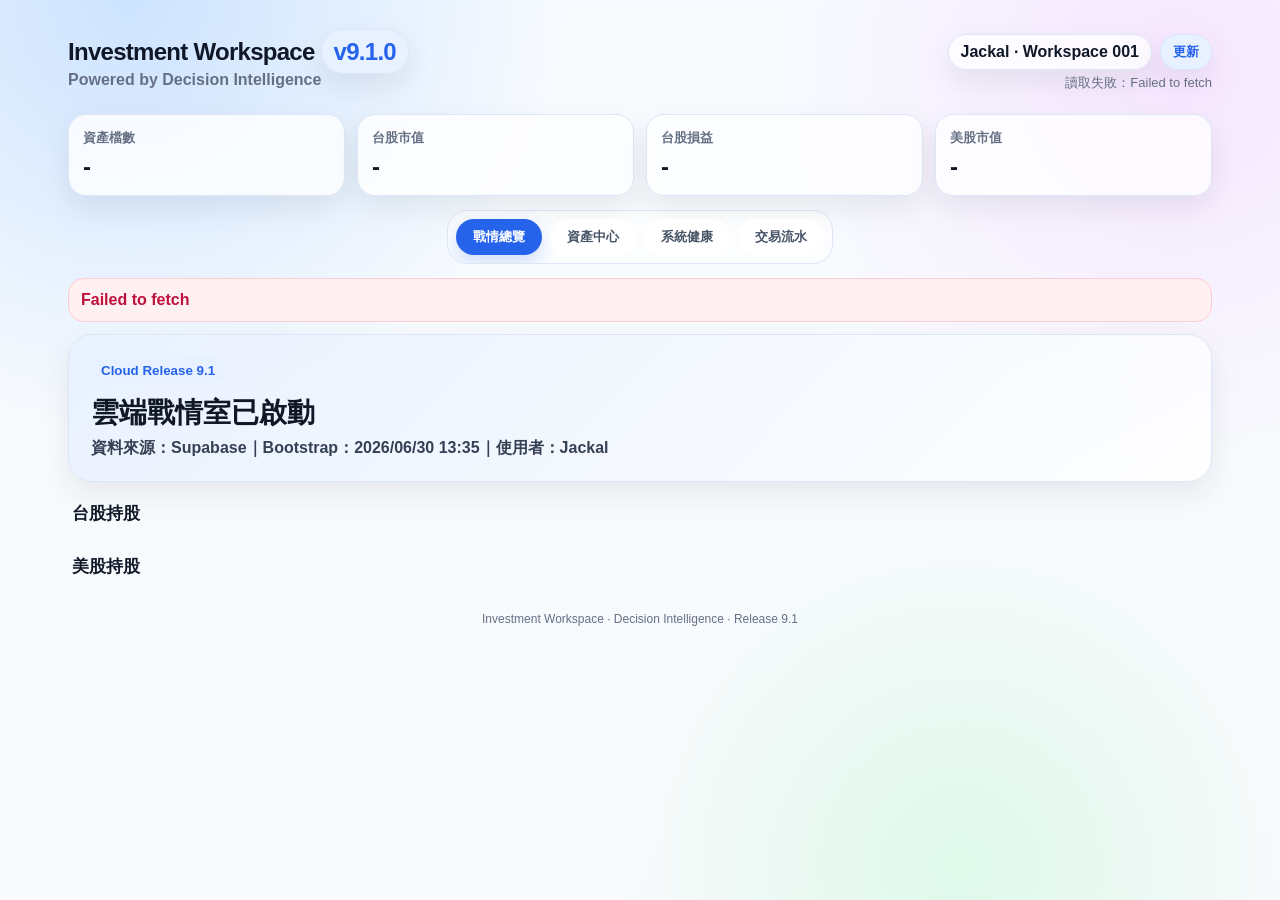
==== index.html @ a4e07da6 "Add files via upload Release 9.1 Cloud Bootstrap" ====
<!doctype html><html lang="zh-Hant"><head><meta charset="utf-8"/><meta name="viewport" content="width=device-width, initial-scale=1"/><title>Investment Workspace</title><link rel="stylesheet" href="./packages/ui/styles.css"/></head><body><main class="shell"><header class="header"><div class="brand"><h1><span id="productName">Investment Workspace</span> <span id="version" class="badge blue">v9.1</span></h1><p id="productSub">Powered by Decision Intelligence</p></div><div><div class="badges"><span class="badge" id="workspace">Jackal · Workspace 001</span><button class="badge blue" onclick="location.reload()">更新</button></div><div id="status" class="status">讀取中…</div></div></header><section class="kpis"><div class="kpi"><small>資產檔數</small><b id="kpiAssetCount">-</b></div><div class="kpi"><small>台股市值</small><b id="kpiTwValue">-</b></div><div class="kpi"><small>台股損益</small><b id="kpiTwPnl">-</b></div><div class="kpi"><small>美股市值</small><b id="kpiUsValue">-</b></div></section><nav class="tabs"><button class="active" data-tab="overview">戰情總覽</button><button data-tab="assets">資產中心</button><button data-tab="health">系統健康</button><button data-tab="transactions">交易流水</button></nav><div id="errorBox" class="error"></div><section id="overview" class="panel active"><div class="hero"><small>Cloud Release 9.1</small><h2>雲端戰情室已啟動</h2><p>資料來源：Supabase｜Bootstrap：2026/06/30 13:35｜使用者：Jackal</p></div><h3 class="section-title">台股持股</h3><div id="twAssets" class="asset-grid"></div><h3 class="section-title">美股持股</h3><div id="usAssets" class="asset-grid"></div></section><section id="assets" class="panel"><div class="hero"><small>Assets</small><h2>資產中心</h2><p>Opening Positions 由券商 App 截圖建立，作為 Supabase Day 0 基準。</p></div><h3 class="section-title">台股</h3><div id="twAssetsMirror" class="asset-grid"></div><h3 class="section-title">美股</h3><div id="usAssetsMirror" class="asset-grid"></div></section><section id="health" class="panel"><div class="hero"><small>Health</small><h2>系統健康檢查</h2><p>確認 Cloud / Workspace / Bootstrap / Web / Chrome 狀態。</p></div><div id="healthRows"></div></section><section id="transactions" class="panel"><div class="hero"><small>Ledger</small><h2>交易流水</h2><p>之後所有交易都會新增到 Supabase Transaction，不直接改持股。</p></div><div id="txRows"></div></section><footer class="footer">Investment Workspace · Decision Intelligence · Release 9.1</footer></main><script src="./packages/api/config.js"></script><script src="./packages/api/supabaseClient.js"></script><script src="./packages/core/core.js"></script><script src="./packages/ui/ui.js"></script><script>window.IW_UI.boot();</script></body></html>
---- packages/ui/styles.css ----
:root{--bg:#f7fbff;--panel:#ffffffcc;--text:#101828;--muted:#667085;--blue:#2563eb;--blue-soft:#e8f1ff;--green:#059669;--red:#e11d48;--line:#dbe7f6;--shadow:0 12px 30px rgba(15,23,42,.08)}
*{box-sizing:border-box}body{margin:0;font-family:-apple-system,BlinkMacSystemFont,"Segoe UI","Noto Sans TC",Arial,sans-serif;color:var(--text);background:radial-gradient(circle at 10% 0%,rgba(191,219,254,.75),transparent 30%),radial-gradient(circle at 92% 8%,rgba(245,208,254,.48),transparent 28%),radial-gradient(circle at 75% 96%,rgba(187,247,208,.42),transparent 26%),linear-gradient(180deg,#f7fbff 0%,#f8fafc 100%);min-height:100vh}
.shell{max-width:1180px;margin:0 auto;padding:18px}.header{display:flex;justify-content:space-between;gap:16px;align-items:center;padding:16px 0 14px}.brand h1{font-size:24px;margin:0;letter-spacing:-.03em}.brand p{margin:5px 0 0;color:var(--muted);font-weight:700}.badges{display:flex;gap:8px;align-items:center;flex-wrap:wrap;justify-content:flex-end}.badge{background:var(--panel);border:1px solid var(--line);border-radius:999px;padding:8px 12px;font-weight:900;box-shadow:var(--shadow)}.badge.blue{color:var(--blue);background:var(--blue-soft)}.status{font-size:13px;color:var(--muted);margin-top:4px;text-align:right}.kpis{display:grid;grid-template-columns:repeat(4,1fr);gap:12px;margin:8px 0 14px}.kpi{background:var(--panel);border:1px solid var(--line);border-radius:18px;padding:14px;box-shadow:var(--shadow)}.kpi small{display:block;color:var(--muted);font-weight:800;margin-bottom:6px}.kpi b{font-size:24px}.tabs{background:rgba(255,255,255,.62);border:1px solid var(--line);border-radius:20px;display:flex;gap:8px;justify-content:center;align-items:center;padding:8px;margin:0 auto 14px;width:fit-content;max-width:100%;overflow:auto}.tabs button{border:1px solid transparent;background:white;border-radius:999px;padding:8px 16px;font-weight:900;color:#475467;white-space:nowrap}.tabs button.active{background:var(--blue);color:white;box-shadow:0 8px 18px rgba(37,99,235,.20)}.panel{display:none}.panel.active{display:block}.hero{background:linear-gradient(135deg,rgba(232,241,255,.92),rgba(255,255,255,.85));border:1px solid var(--line);border-radius:24px;padding:22px;margin-bottom:14px;box-shadow:var(--shadow)}.hero small{display:inline-block;background:var(--blue-soft);color:var(--blue);font-weight:900;border-radius:999px;padding:6px 10px}.hero h2{margin:10px 0 6px;font-size:28px}.hero p{margin:0;color:#344054;font-weight:700}.section-title{font-size:17px;margin:20px 4px 10px}.asset-grid{display:grid;grid-template-columns:repeat(2,1fr);gap:14px}.asset-card{background:var(--panel);border:1px solid var(--line);border-radius:20px;padding:16px;box-shadow:var(--shadow)}.asset-card.gain{border-color:#bbf7d0}.asset-card.loss{border-color:#fecdd3}.asset-head,.asset-foot{display:flex;justify-content:space-between;gap:10px;align-items:flex-start}.asset-head strong{font-size:20px;display:block}.asset-head span{display:block;color:var(--muted);font-weight:800;margin-top:3px}.asset-head em{font-style:normal;color:var(--muted);font-weight:900}.metric-grid{display:grid;grid-template-columns:repeat(4,1fr);gap:8px;margin:14px 0}.metric-grid div{background:#f8fbff;border:1px solid var(--line);border-radius:14px;padding:10px}.metric-grid small{display:block;color:var(--muted);font-weight:800}.metric-grid b{font-size:18px}.asset-foot{border-top:1px solid var(--line);padding-top:12px}.asset-foot span{font-weight:900;color:var(--muted)}.gain .asset-foot b{color:var(--red)}.loss .asset-foot b{color:#0f9f8f}.health-row,.tx-row{display:grid;grid-template-columns:1fr 1fr auto;gap:10px;align-items:center;padding:14px;border:1px solid var(--line);background:var(--panel);border-radius:16px;margin:8px 0;box-shadow:var(--shadow)}.tx-row{grid-template-columns:110px 1fr 1fr auto}.health-row span,.tx-row b{font-weight:900}.health-row small,.tx-row small{color:var(--muted);font-weight:800}.health-row b{color:var(--green)}.error{display:none;background:#fff1f2;border:1px solid #fecdd3;color:#be123c;border-radius:16px;padding:12px;margin:12px 0;font-weight:800}.empty{color:var(--muted);font-weight:800}.footer{color:var(--muted);font-size:12px;text-align:center;padding:24px}
@media(max-width:760px){.shell{padding:12px}.header{align-items:flex-start;flex-direction:column}.badges{justify-content:flex-start}.status{text-align:left}.kpis{grid-template-columns:repeat(2,1fr)}.asset-grid{grid-template-columns:1fr}.metric-grid{grid-template-columns:repeat(2,1fr)}.hero h2{font-size:24px}.tabs{justify-content:flex-start;width:100%}}@media(max-width:420px){.kpis{grid-template-columns:1fr}.tx-row{grid-template-columns:1fr 1fr}}
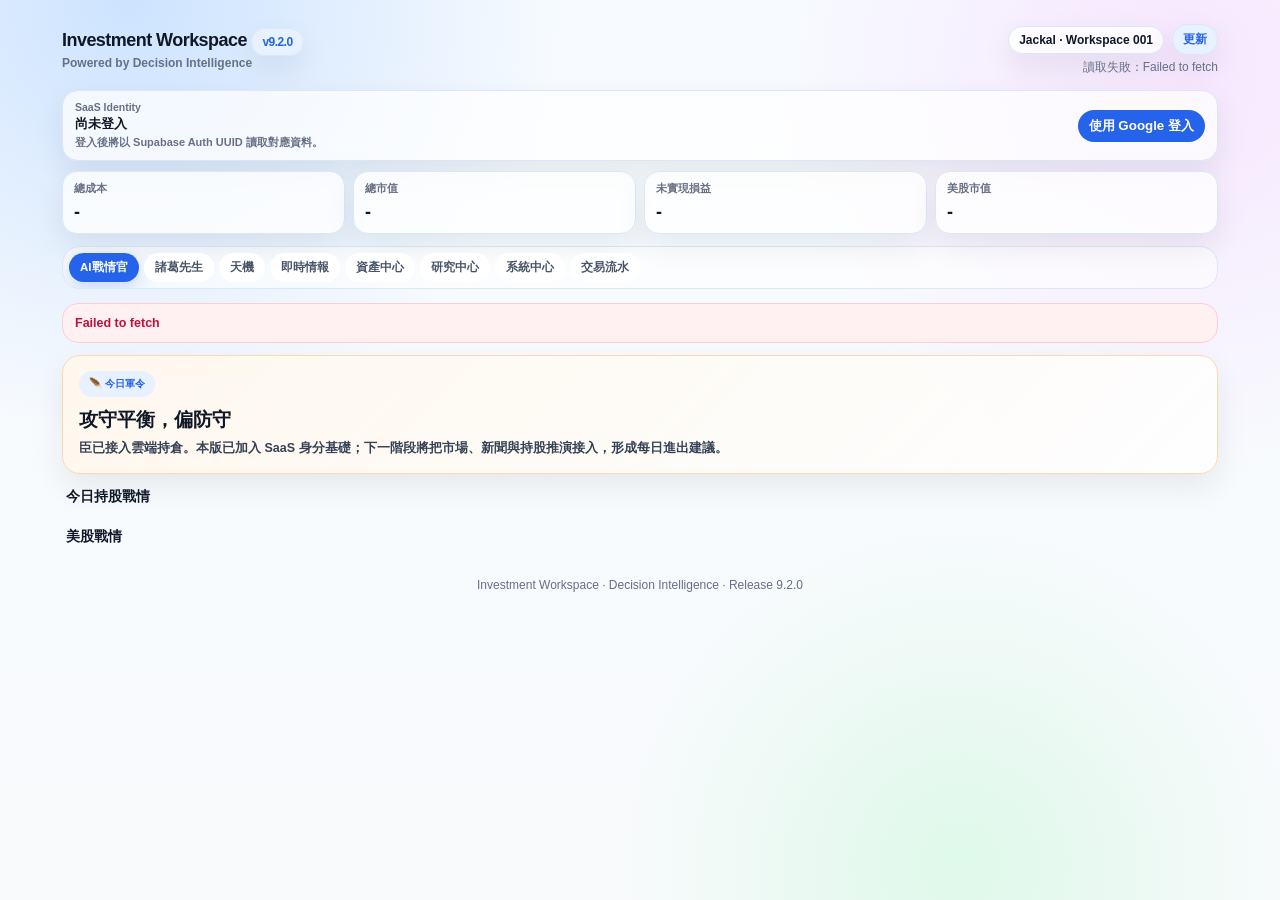
==== commit 3367e7d8: "Add files via upload" ====
--- a/index.html
+++ b/index.html
@@ -1 +1 @@
-<!doctype html><html lang="zh-Hant"><head><meta charset="utf-8"/><meta name="viewport" content="width=device-width, initial-scale=1"/><title>Investment Workspace</title><link rel="stylesheet" href="./packages/ui/styles.css"/></head><body><main class="shell"><header class="header"><div class="brand"><h1><span id="productName">Investment Workspace</span> <span id="version" class="badge blue">v9.1</span></h1><p id="productSub">Powered by Decision Intelligence</p></div><div><div class="badges"><span class="badge" id="workspace">Jackal · Workspace 001</span><button class="badge blue" onclick="location.reload()">更新</button></div><div id="status" class="status">讀取中…</div></div></header><section class="kpis"><div class="kpi"><small>資產檔數</small><b id="kpiAssetCount">-</b></div><div class="kpi"><small>台股市值</small><b id="kpiTwValue">-</b></div><div class="kpi"><small>台股損益</small><b id="kpiTwPnl">-</b></div><div class="kpi"><small>美股市值</small><b id="kpiUsValue">-</b></div></section><nav class="tabs"><button class="active" data-tab="overview">戰情總覽</button><button data-tab="assets">資產中心</button><button data-tab="health">系統健康</button><button data-tab="transactions">交易流水</button></nav><div id="errorBox" class="error"></div><section id="overview" class="panel active"><div class="hero"><small>Cloud Release 9.1</small><h2>雲端戰情室已啟動</h2><p>資料來源：Supabase｜Bootstrap：2026/06/30 13:35｜使用者：Jackal</p></div><h3 class="section-title">台股持股</h3><div id="twAssets" class="asset-grid"></div><h3 class="section-title">美股持股</h3><div id="usAssets" class="asset-grid"></div></section><section id="assets" class="panel"><div class="hero"><small>Assets</small><h2>資產中心</h2><p>Opening Positions 由券商 App 截圖建立，作為 Supabase Day 0 基準。</p></div><h3 class="section-title">台股</h3><div id="twAssetsMirror" class="asset-grid"></div><h3 class="section-title">美股</h3><div id="usAssetsMirror" class="asset-grid"></div></section><section id="health" class="panel"><div class="hero"><small>Health</small><h2>系統健康檢查</h2><p>確認 Cloud / Workspace / Bootstrap / Web / Chrome 狀態。</p></div><div id="healthRows"></div></section><section id="transactions" class="panel"><div class="hero"><small>Ledger</small><h2>交易流水</h2><p>之後所有交易都會新增到 Supabase Transaction，不直接改持股。</p></div><div id="txRows"></div></section><footer class="footer">Investment Workspace · Decision Intelligence · Release 9.1</footer></main><script src="./packages/api/config.js"></script><script src="./packages/api/supabaseClient.js"></script><script src="./packages/core/core.js"></script><script src="./packages/ui/ui.js"></script><script>window.IW_UI.boot();</script></body></html>+<!doctype html><html lang="zh-Hant"><head><meta charset="utf-8"/><meta name="viewport" content="width=device-width, initial-scale=1"/><title>Investment Workspace</title><link rel="stylesheet" href="./packages/ui/styles.css"/></head><body><main class="shell"><header class="header"><div class="brand"><h1><span id="productName">Investment Workspace</span> <span id="version" class="badge blue">v9.2.0</span></h1><p id="productSub">Powered by Decision Intelligence</p></div><div><div class="badges"><span class="badge" id="workspace">Jackal · Workspace 001</span><button class="badge blue" id="reloadBtn">更新</button></div><div id="status" class="status">讀取中…</div></div></header><section id="authBox" class="auth-wrap"></section><section class="kpis"><div class="kpi"><small>總成本</small><b id="kpiTotalCost">-</b></div><div class="kpi"><small>總市值</small><b id="kpiTwValue">-</b></div><div class="kpi"><small>未實現損益</small><b id="kpiTwPnl">-</b></div><div class="kpi"><small>美股市值</small><b id="kpiUsValue">-</b></div></section><nav class="tabs"><button class="active" data-tab="overview">AI戰情官</button><button data-tab="zhuge">諸葛先生</button><button data-tab="tianji">天機</button><button data-tab="intel">即時情報</button><button data-tab="assets">資產中心</button><button data-tab="research">研究中心</button><button data-tab="health">系統中心</button><button data-tab="transactions">交易流水</button></nav><div id="errorBox" class="error"></div><section id="overview" class="panel active"><div class="hero war-order"><small>🪶 今日軍令</small><h2>攻守平衡，偏防守</h2><p>臣已接入雲端持倉。本版已加入 SaaS 身分基礎；下一階段將把市場、新聞與持股推演接入，形成每日進出建議。</p></div><h3 class="section-title">今日持股戰情</h3><div id="twAssets" class="asset-grid"></div><h3 class="section-title">美股戰情</h3><div id="usAssets" class="asset-grid"></div></section><section id="zhuge" class="panel"><div class="hero strategist"><small>🪶 諸葛先生</small><h2>軍師任務：替主公理清局勢</h2><p>未來本頁將整合世界局勢、美股、台股、新聞、產業與主公持股，給出今日進、出、守、等的謀劃。</p></div></section><section id="tianji" class="panel"><div class="hero fate"><small>☯️ 天機</small><h2>天機評級：建構中</h2><p>市場健康、持股集中度、風險分數與現金水位將在此顯示。</p></div></section><section id="intel" class="panel"><div class="hero intel"><small>📡 即時情報</small><h2>只顯示影響你的情報</h2><p>新聞不只是新聞，而是影響今日策略的 Evidence。</p></div></section><section id="research" class="panel"><div class="hero research"><small>🔬 研究中心</small><h2>下一個值得研究的標的</h2><p>瞭望台、支撐壓力、觀察清單與策略紀錄將逐步雲端化。</p></div></section><section id="assets" class="panel"><div class="hero"><small>💼 Assets</small><h2>資產中心</h2><p>Opening Positions 由券商 App 截圖建立，作為 Supabase Day 0 基準。</p></div><h3 class="section-title">台股</h3><div id="twAssetsMirror" class="asset-grid"></div><h3 class="section-title">美股</h3><div id="usAssetsMirror" class="asset-grid"></div></section><section id="health" class="panel"><div class="hero system"><small>⚙️ 系統中心</small><h2>系統健康檢查</h2><p>確認 Cloud / Workspace / Bootstrap / Web / Chrome 狀態。</p></div><div id="healthRows"></div></section><section id="transactions" class="panel"><div class="hero"><small>Ledger</small><h2>交易流水</h2><p>之後所有交易都會新增到 Supabase Transaction，不直接改持股。</p></div><div id="txRows"></div></section><footer class="footer">Investment Workspace · Decision Intelligence · Release 9.2.0</footer></main><script src="./packages/api/config.js"></script><script src="./packages/api/auth.js"></script><script src="./packages/api/supabaseClient.js"></script><script src="./packages/core/core.js"></script><script src="./packages/ui/ui.js"></script><script src="./packages/ui/app.js"></script></body></html>
--- a/packages/ui/styles.css
+++ b/packages/ui/styles.css
@@ -1,4 +1,65 @@
 :root{--bg:#f7fbff;--panel:#ffffffcc;--text:#101828;--muted:#667085;--blue:#2563eb;--blue-soft:#e8f1ff;--green:#059669;--red:#e11d48;--line:#dbe7f6;--shadow:0 12px 30px rgba(15,23,42,.08)}
 *{box-sizing:border-box}body{margin:0;font-family:-apple-system,BlinkMacSystemFont,"Segoe UI","Noto Sans TC",Arial,sans-serif;color:var(--text);background:radial-gradient(circle at 10% 0%,rgba(191,219,254,.75),transparent 30%),radial-gradient(circle at 92% 8%,rgba(245,208,254,.48),transparent 28%),radial-gradient(circle at 75% 96%,rgba(187,247,208,.42),transparent 26%),linear-gradient(180deg,#f7fbff 0%,#f8fafc 100%);min-height:100vh}
 .shell{max-width:1180px;margin:0 auto;padding:18px}.header{display:flex;justify-content:space-between;gap:16px;align-items:center;padding:16px 0 14px}.brand h1{font-size:24px;margin:0;letter-spacing:-.03em}.brand p{margin:5px 0 0;color:var(--muted);font-weight:700}.badges{display:flex;gap:8px;align-items:center;flex-wrap:wrap;justify-content:flex-end}.badge{background:var(--panel);border:1px solid var(--line);border-radius:999px;padding:8px 12px;font-weight:900;box-shadow:var(--shadow)}.badge.blue{color:var(--blue);background:var(--blue-soft)}.status{font-size:13px;color:var(--muted);margin-top:4px;text-align:right}.kpis{display:grid;grid-template-columns:repeat(4,1fr);gap:12px;margin:8px 0 14px}.kpi{background:var(--panel);border:1px solid var(--line);border-radius:18px;padding:14px;box-shadow:var(--shadow)}.kpi small{display:block;color:var(--muted);font-weight:800;margin-bottom:6px}.kpi b{font-size:24px}.tabs{background:rgba(255,255,255,.62);border:1px solid var(--line);border-radius:20px;display:flex;gap:8px;justify-content:center;align-items:center;padding:8px;margin:0 auto 14px;width:fit-content;max-width:100%;overflow:auto}.tabs button{border:1px solid transparent;background:white;border-radius:999px;padding:8px 16px;font-weight:900;color:#475467;white-space:nowrap}.tabs button.active{background:var(--blue);color:white;box-shadow:0 8px 18px rgba(37,99,235,.20)}.panel{display:none}.panel.active{display:block}.hero{background:linear-gradient(135deg,rgba(232,241,255,.92),rgba(255,255,255,.85));border:1px solid var(--line);border-radius:24px;padding:22px;margin-bottom:14px;box-shadow:var(--shadow)}.hero small{display:inline-block;background:var(--blue-soft);color:var(--blue);font-weight:900;border-radius:999px;padding:6px 10px}.hero h2{margin:10px 0 6px;font-size:28px}.hero p{margin:0;color:#344054;font-weight:700}.section-title{font-size:17px;margin:20px 4px 10px}.asset-grid{display:grid;grid-template-columns:repeat(2,1fr);gap:14px}.asset-card{background:var(--panel);border:1px solid var(--line);border-radius:20px;padding:16px;box-shadow:var(--shadow)}.asset-card.gain{border-color:#bbf7d0}.asset-card.loss{border-color:#fecdd3}.asset-head,.asset-foot{display:flex;justify-content:space-between;gap:10px;align-items:flex-start}.asset-head strong{font-size:20px;display:block}.asset-head span{display:block;color:var(--muted);font-weight:800;margin-top:3px}.asset-head em{font-style:normal;color:var(--muted);font-weight:900}.metric-grid{display:grid;grid-template-columns:repeat(4,1fr);gap:8px;margin:14px 0}.metric-grid div{background:#f8fbff;border:1px solid var(--line);border-radius:14px;padding:10px}.metric-grid small{display:block;color:var(--muted);font-weight:800}.metric-grid b{font-size:18px}.asset-foot{border-top:1px solid var(--line);padding-top:12px}.asset-foot span{font-weight:900;color:var(--muted)}.gain .asset-foot b{color:var(--red)}.loss .asset-foot b{color:#0f9f8f}.health-row,.tx-row{display:grid;grid-template-columns:1fr 1fr auto;gap:10px;align-items:center;padding:14px;border:1px solid var(--line);background:var(--panel);border-radius:16px;margin:8px 0;box-shadow:var(--shadow)}.tx-row{grid-template-columns:110px 1fr 1fr auto}.health-row span,.tx-row b{font-weight:900}.health-row small,.tx-row small{color:var(--muted);font-weight:800}.health-row b{color:var(--green)}.error{display:none;background:#fff1f2;border:1px solid #fecdd3;color:#be123c;border-radius:16px;padding:12px;margin:12px 0;font-weight:800}.empty{color:var(--muted);font-weight:800}.footer{color:var(--muted);font-size:12px;text-align:center;padding:24px}
-@media(max-width:760px){.shell{padding:12px}.header{align-items:flex-start;flex-direction:column}.badges{justify-content:flex-start}.status{text-align:left}.kpis{grid-template-columns:repeat(2,1fr)}.asset-grid{grid-template-columns:1fr}.metric-grid{grid-template-columns:repeat(2,1fr)}.hero h2{font-size:24px}.tabs{justify-content:flex-start;width:100%}}@media(max-width:420px){.kpis{grid-template-columns:1fr}.tx-row{grid-template-columns:1fr 1fr}}+@media(max-width:760px){.shell{padding:12px}.header{align-items:flex-start;flex-direction:column}.badges{justify-content:flex-start}.status{text-align:left}.kpis{grid-template-columns:repeat(2,1fr)}.asset-grid{grid-template-columns:1fr}.metric-grid{grid-template-columns:repeat(2,1fr)}.hero h2{font-size:24px}.tabs{justify-content:flex-start;width:100%}}@media(max-width:420px){.kpis{grid-template-columns:1fr}.tx-row{grid-template-columns:1fr 1fr}}
+/* 9.1.2 UI Compact Patch */
+body{font-size:14px}
+.shell{padding:12px}
+.header{padding:12px 0 10px}
+.brand h1{font-size:20px}
+.brand p{font-size:13px}
+.badge{padding:7px 11px;font-size:13px}
+.status{font-size:12px}
+.kpis{gap:10px;margin:6px 0 12px}
+.kpi{padding:12px;border-radius:16px}
+.kpi small{font-size:12px}
+.kpi b{font-size:21px}
+.tabs{gap:6px;padding:7px;border-radius:18px;justify-content:flex-start;width:100%}
+.tabs button{padding:7px 13px;font-size:13px}
+.hero{padding:18px;border-radius:20px}
+.hero h2{font-size:22px}
+.hero p{font-size:14px}
+.asset-grid{gap:10px}
+.asset-card{padding:13px;border-radius:18px}
+.asset-head strong{font-size:19px}
+.asset-head span{font-size:13px}
+.asset-price{text-align:right;min-width:74px}
+.asset-price small{display:block;color:var(--muted);font-weight:900;font-size:11px}
+.asset-price b{display:block;font-size:18px}
+.asset-price em{font-style:normal;font-size:13px}
+.metric-grid{gap:7px;margin:10px 0}
+.metric-grid div{padding:8px;border-radius:12px}
+.metric-grid small{font-size:11px}
+.metric-grid b{font-size:16px}
+.asset-foot{padding-top:9px}
+.asset-foot b{font-size:16px}
+.gain .asset-foot b{color:#e11d48}
+.loss .asset-foot b{color:#0f9f8f}
+@media(max-width:760px){
+  .brand h1{font-size:19px}
+  .hero h2{font-size:21px}
+  .kpis{grid-template-columns:repeat(2,1fr)}
+  .asset-card{padding:12px}
+}
+@media(max-width:420px){
+  .shell{padding:10px}
+  .kpis{grid-template-columns:repeat(2,1fr)}
+  .kpi b{font-size:20px}
+  .tabs button{padding:7px 12px;font-size:12px}
+  .metric-grid{grid-template-columns:repeat(2,1fr)}
+}
+
+/* 9.1.3 Decision Design Patch */
+body{font-size:12.5px}.brand h1{font-size:18px}.brand p{font-size:12px}.badge{font-size:12px;padding:6px 10px}.kpis{gap:8px}.kpi{padding:10px 11px;border-radius:15px}.kpi small{font-size:10.5px}.kpi b{font-size:18px}.tabs{gap:5px;padding:6px}.tabs button{font-size:11.5px;padding:6px 10px}.hero{padding:15px 16px;border-radius:18px}.hero h2{font-size:19px}.hero p{font-size:12.5px;line-height:1.55}.hero.war-order{background:linear-gradient(135deg,rgba(255,247,237,.96),rgba(255,255,255,.86));border-color:#fed7aa}.hero.strategist{background:linear-gradient(135deg,rgba(254,243,199,.82),rgba(255,255,255,.88))}.hero.fate{background:linear-gradient(135deg,rgba(245,232,255,.82),rgba(255,255,255,.88))}.hero.intel{background:linear-gradient(135deg,rgba(219,234,254,.82),rgba(255,255,255,.88))}.hero.research{background:linear-gradient(135deg,rgba(220,252,231,.82),rgba(255,255,255,.88))}.hero.system{background:linear-gradient(135deg,rgba(241,245,249,.92),rgba(255,255,255,.88))}.section-title{font-size:14px;margin:14px 4px 8px}.asset-grid{gap:8px}.asset-card{padding:10px 11px;border-radius:16px}.asset-head strong{font-size:16px}.asset-head span{font-size:11.5px}.asset-price{min-width:58px}.asset-price small{font-size:10px}.asset-price b{font-size:15px}.asset-price em{font-size:11px}.metric-grid{gap:6px;margin:8px 0}.metric-grid div{padding:6px 7px}.metric-grid small{font-size:10px}.metric-grid b{font-size:13px}.asset-foot.pnl-band{border-top:0;border-radius:12px;padding:8px 9px;margin-top:6px}.asset-foot b{font-size:13px}.asset-card.gain .pnl-band{background:#fff1f2;color:#d92d20}.asset-card.gain .pnl-band b{color:#d92d20}.asset-card.loss .pnl-band{background:#f0fdf4;color:#16a34a}.asset-card.loss .pnl-band b{color:#16a34a}@media(max-width:420px){body{font-size:12px}.shell{padding:8px}.brand h1{font-size:17px}.kpi b{font-size:17px}.tabs button{font-size:11px;padding:6px 9px}.asset-card{padding:9px}}
+
+/* 9.2 Auth Foundation */
+.auth-wrap{margin:4px 0 10px}
+.auth-card{display:flex;justify-content:space-between;gap:10px;align-items:center;background:rgba(255,255,255,.72);border:1px solid var(--line);border-radius:16px;padding:10px 12px;box-shadow:var(--shadow)}
+.auth-card small{display:block;color:var(--muted);font-weight:900;font-size:10.5px}
+.auth-card b{display:block;font-size:13px;margin:2px 0}
+.auth-card span{display:block;color:var(--muted);font-weight:700;font-size:11px;word-break:break-all}
+.auth-card button{border:0;border-radius:999px;padding:7px 11px;font-weight:900;background:var(--blue);color:white;white-space:nowrap}
+.auth-card.signed{background:linear-gradient(135deg,rgba(240,253,244,.88),rgba(255,255,255,.88));border-color:#bbf7d0}
+.auth-actions{display:flex;gap:6px;flex-wrap:wrap;justify-content:flex-end}
+.auth-actions button:last-child{background:#64748b}
+@media(max-width:620px){.auth-card{align-items:flex-start;flex-direction:column}.auth-actions{justify-content:flex-start}.auth-card button{font-size:11px}}
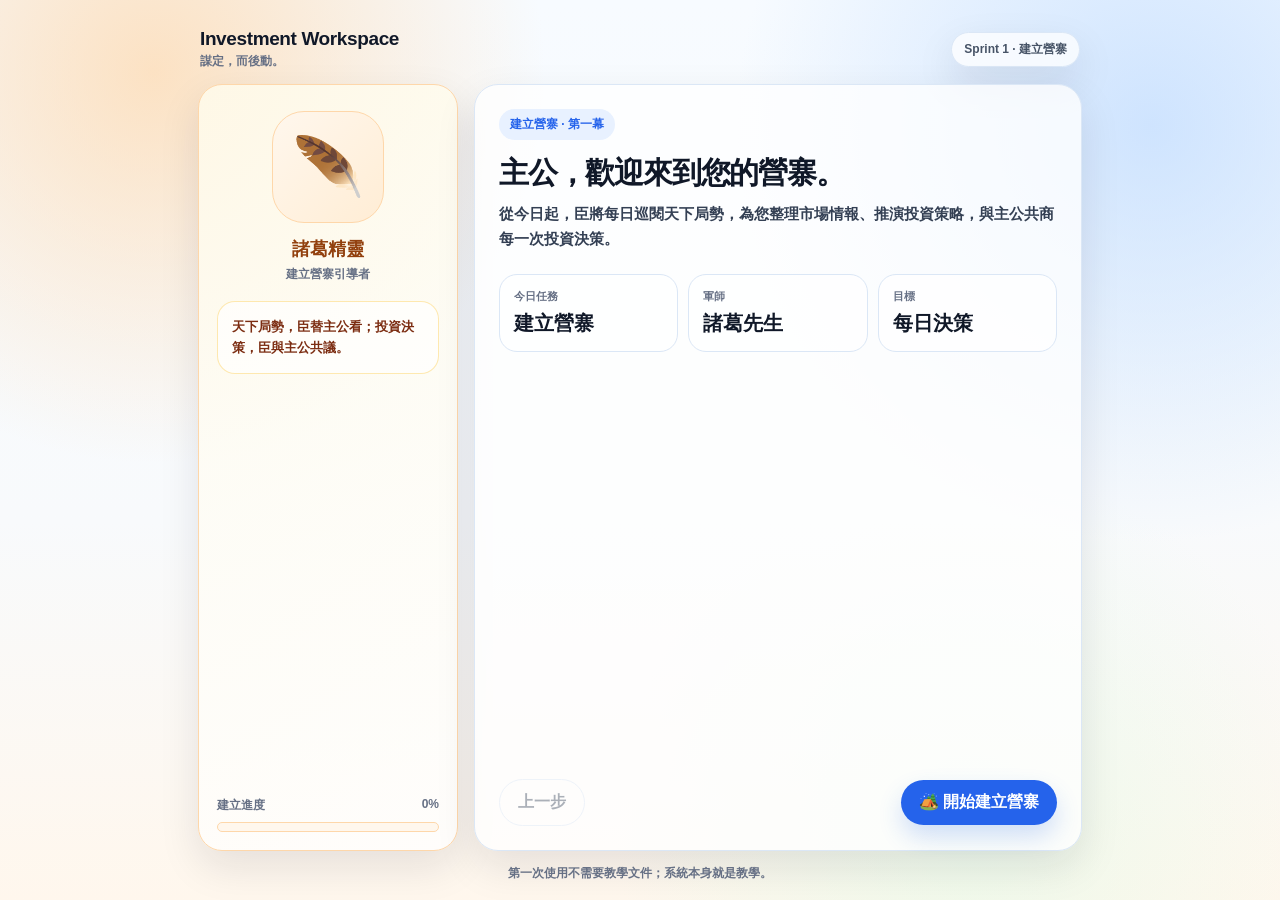
==== commit 13eb482c: "Add files via upload" ====
--- a/index.html
+++ b/index.html
@@ -1 +1 @@
-<!doctype html><html lang="zh-Hant"><head><meta charset="utf-8"/><meta name="viewport" content="width=device-width, initial-scale=1"/><title>Investment Workspace</title><link rel="stylesheet" href="./packages/ui/styles.css"/></head><body><main class="shell"><header class="header"><div class="brand"><h1><span id="productName">Investment Workspace</span> <span id="version" class="badge blue">v9.2.0</span></h1><p id="productSub">Powered by Decision Intelligence</p></div><div><div class="badges"><span class="badge" id="workspace">Jackal · Workspace 001</span><button class="badge blue" id="reloadBtn">更新</button></div><div id="status" class="status">讀取中…</div></div></header><section id="authBox" class="auth-wrap"></section><section class="kpis"><div class="kpi"><small>總成本</small><b id="kpiTotalCost">-</b></div><div class="kpi"><small>總市值</small><b id="kpiTwValue">-</b></div><div class="kpi"><small>未實現損益</small><b id="kpiTwPnl">-</b></div><div class="kpi"><small>美股市值</small><b id="kpiUsValue">-</b></div></section><nav class="tabs"><button class="active" data-tab="overview">AI戰情官</button><button data-tab="zhuge">諸葛先生</button><button data-tab="tianji">天機</button><button data-tab="intel">即時情報</button><button data-tab="assets">資產中心</button><button data-tab="research">研究中心</button><button data-tab="health">系統中心</button><button data-tab="transactions">交易流水</button></nav><div id="errorBox" class="error"></div><section id="overview" class="panel active"><div class="hero war-order"><small>🪶 今日軍令</small><h2>攻守平衡，偏防守</h2><p>臣已接入雲端持倉。本版已加入 SaaS 身分基礎；下一階段將把市場、新聞與持股推演接入，形成每日進出建議。</p></div><h3 class="section-title">今日持股戰情</h3><div id="twAssets" class="asset-grid"></div><h3 class="section-title">美股戰情</h3><div id="usAssets" class="asset-grid"></div></section><section id="zhuge" class="panel"><div class="hero strategist"><small>🪶 諸葛先生</small><h2>軍師任務：替主公理清局勢</h2><p>未來本頁將整合世界局勢、美股、台股、新聞、產業與主公持股，給出今日進、出、守、等的謀劃。</p></div></section><section id="tianji" class="panel"><div class="hero fate"><small>☯️ 天機</small><h2>天機評級：建構中</h2><p>市場健康、持股集中度、風險分數與現金水位將在此顯示。</p></div></section><section id="intel" class="panel"><div class="hero intel"><small>📡 即時情報</small><h2>只顯示影響你的情報</h2><p>新聞不只是新聞，而是影響今日策略的 Evidence。</p></div></section><section id="research" class="panel"><div class="hero research"><small>🔬 研究中心</small><h2>下一個值得研究的標的</h2><p>瞭望台、支撐壓力、觀察清單與策略紀錄將逐步雲端化。</p></div></section><section id="assets" class="panel"><div class="hero"><small>💼 Assets</small><h2>資產中心</h2><p>Opening Positions 由券商 App 截圖建立，作為 Supabase Day 0 基準。</p></div><h3 class="section-title">台股</h3><div id="twAssetsMirror" class="asset-grid"></div><h3 class="section-title">美股</h3><div id="usAssetsMirror" class="asset-grid"></div></section><section id="health" class="panel"><div class="hero system"><small>⚙️ 系統中心</small><h2>系統健康檢查</h2><p>確認 Cloud / Workspace / Bootstrap / Web / Chrome 狀態。</p></div><div id="healthRows"></div></section><section id="transactions" class="panel"><div class="hero"><small>Ledger</small><h2>交易流水</h2><p>之後所有交易都會新增到 Supabase Transaction，不直接改持股。</p></div><div id="txRows"></div></section><footer class="footer">Investment Workspace · Decision Intelligence · Release 9.2.0</footer></main><script src="./packages/api/config.js"></script><script src="./packages/api/auth.js"></script><script src="./packages/api/supabaseClient.js"></script><script src="./packages/core/core.js"></script><script src="./packages/ui/ui.js"></script><script src="./packages/ui/app.js"></script></body></html>+<!doctype html><html lang="zh-Hant"><head><meta charset="utf-8"/><meta name="viewport" content="width=device-width, initial-scale=1"/><title>Investment Workspace · 建立營寨</title><link rel="stylesheet" href="./packages/onboarding/onboarding.css"/></head><body><main id="app"></main><script src="./packages/onboarding/onboarding.js"></script></body></html>
--- a/packages/onboarding/onboarding.css
+++ b/packages/onboarding/onboarding.css
@@ -0,0 +1 @@
+:root{--ink:#101828;--muted:#667085;--line:#dbe7f6;--card:rgba(255,255,255,.78);--blue:#2563eb;--blue-soft:#e8f1ff;--zhuge:#92400e;--shadow:0 16px 40px rgba(15,23,42,.10);--radius:24px}*{box-sizing:border-box}body{margin:0;min-height:100vh;font-family:-apple-system,BlinkMacSystemFont,"Segoe UI","Noto Sans TC",Arial,sans-serif;color:var(--ink);background:radial-gradient(circle at 12% 8%,rgba(254,215,170,.70),transparent 28%),radial-gradient(circle at 90% 14%,rgba(191,219,254,.72),transparent 30%),radial-gradient(circle at 76% 92%,rgba(220,252,231,.48),transparent 28%),linear-gradient(180deg,#f7fbff,#f8fafc 58%,#fff7ed)}button,input{font:inherit}.iw-shell{width:min(920px,100%);margin:0 auto;padding:18px;min-height:100vh;display:flex;flex-direction:column}.iw-top{display:flex;justify-content:space-between;gap:12px;align-items:center;padding:10px 2px 14px}.iw-brand strong{display:block;font-size:19px;letter-spacing:-.02em}.iw-brand span{display:block;color:var(--muted);font-weight:800;font-size:12px;margin-top:3px}.iw-pill{border:1px solid var(--line);background:rgba(255,255,255,.75);color:#475467;border-radius:999px;padding:8px 12px;font-size:12px;font-weight:900;box-shadow:var(--shadow)}.wizard{flex:1;display:grid;grid-template-columns:260px 1fr;gap:16px;align-items:stretch}.zhuge-panel{background:linear-gradient(160deg,rgba(255,251,235,.86),rgba(255,255,255,.76));border:1px solid #fed7aa;border-radius:var(--radius);box-shadow:var(--shadow);padding:18px;display:flex;flex-direction:column;justify-content:space-between;min-height:560px}.zhuge-avatar{width:112px;height:112px;border-radius:32px;display:grid;place-items:center;background:linear-gradient(135deg,#fff7ed,#ffedd5);border:1px solid #fed7aa;margin:8px auto 14px}.zhuge-face{font-size:58px}.zhuge-name{text-align:center}.zhuge-name b{display:block;font-size:18px;color:var(--zhuge)}.zhuge-name span{display:block;color:var(--muted);font-size:12px;font-weight:800;margin-top:5px}.zhuge-quote{margin-top:18px;padding:14px;border-radius:18px;background:rgba(255,255,255,.66);border:1px solid rgba(251,191,36,.35);color:#7c2d12;font-weight:900;line-height:1.65;font-size:13px}.progress-label{display:flex;justify-content:space-between;color:var(--muted);font-weight:900;font-size:12px;margin-bottom:8px}.progress{width:100%;height:10px;border-radius:999px;background:#fff7ed;overflow:hidden;border:1px solid #fed7aa}.progress>i{display:block;height:100%;width:0%;background:linear-gradient(90deg,#f59e0b,#fb7185);transition:width .35s ease}.card{background:var(--card);border:1px solid var(--line);border-radius:var(--radius);box-shadow:var(--shadow);padding:24px;min-height:560px;display:flex;flex-direction:column}.step-kicker{display:inline-flex;width:fit-content;border-radius:999px;background:var(--blue-soft);color:var(--blue);font-weight:900;font-size:12px;padding:7px 11px}.card h1{margin:16px 0 10px;font-size:30px;line-height:1.15;letter-spacing:-.04em}.card p{margin:0;color:#344054;font-weight:800;line-height:1.72;font-size:15px}.form-area{margin-top:24px;display:grid;gap:12px}.field label{display:block;color:var(--muted);font-weight:900;font-size:12px;margin:0 0 7px 2px}.field input{width:100%;border:1px solid var(--line);border-radius:16px;padding:13px 14px;background:rgba(255,255,255,.92);outline:none;font-weight:900}.market-grid{display:grid;grid-template-columns:repeat(2,1fr);gap:10px}.choice{border:1px solid var(--line);border-radius:18px;padding:14px;background:rgba(255,255,255,.78);cursor:pointer}.choice b{display:block;font-size:16px}.choice span{display:block;color:var(--muted);font-size:12px;font-weight:800;margin-top:4px}.choice.active{border-color:#60a5fa;background:linear-gradient(135deg,#eff6ff,#fff);box-shadow:0 10px 24px rgba(37,99,235,.12)}.asset-row{display:grid;grid-template-columns:1.1fr .8fr .8fr;gap:10px}.watch-row{display:grid;grid-template-columns:1fr auto;gap:10px}.chips{display:flex;flex-wrap:wrap;gap:8px;margin-top:4px}.chip{border:1px solid var(--line);background:#fff;border-radius:999px;padding:7px 10px;font-size:12px;font-weight:900;color:#475467}.summary{margin-top:22px;display:grid;grid-template-columns:repeat(3,1fr);gap:10px}.summary-card{border:1px solid var(--line);background:rgba(255,255,255,.76);border-radius:18px;padding:14px}.summary-card small{display:block;color:var(--muted);font-weight:900;font-size:11px}.summary-card b{display:block;margin-top:6px;font-size:20px}.actions{margin-top:auto;padding-top:24px;display:flex;justify-content:space-between;gap:10px;align-items:center}.btn{border:0;border-radius:999px;padding:12px 18px;font-weight:950;cursor:pointer}.btn.primary{background:var(--blue);color:white;box-shadow:0 12px 24px rgba(37,99,235,.20)}.btn.ghost{background:rgba(255,255,255,.72);color:#475467;border:1px solid var(--line)}.btn.gold{background:linear-gradient(135deg,#f59e0b,#f97316);color:white}.btn:disabled{opacity:.45;cursor:not-allowed}.footer-note{color:var(--muted);font-size:12px;font-weight:800;text-align:center;padding:14px 0 0}@media(max-width:760px){.iw-shell{padding:12px}.wizard{grid-template-columns:1fr}.zhuge-panel{min-height:auto;padding:14px}.zhuge-avatar{width:76px;height:76px;border-radius:24px;margin:0 auto 10px}.zhuge-face{font-size:40px}.card{min-height:520px;padding:18px}.card h1{font-size:24px}.market-grid{grid-template-columns:1fr}.asset-row{grid-template-columns:1fr}.summary{grid-template-columns:1fr}}@media(max-width:420px){.card h1{font-size:22px}.actions{flex-direction:column-reverse;align-items:stretch}.btn{width:100%}}
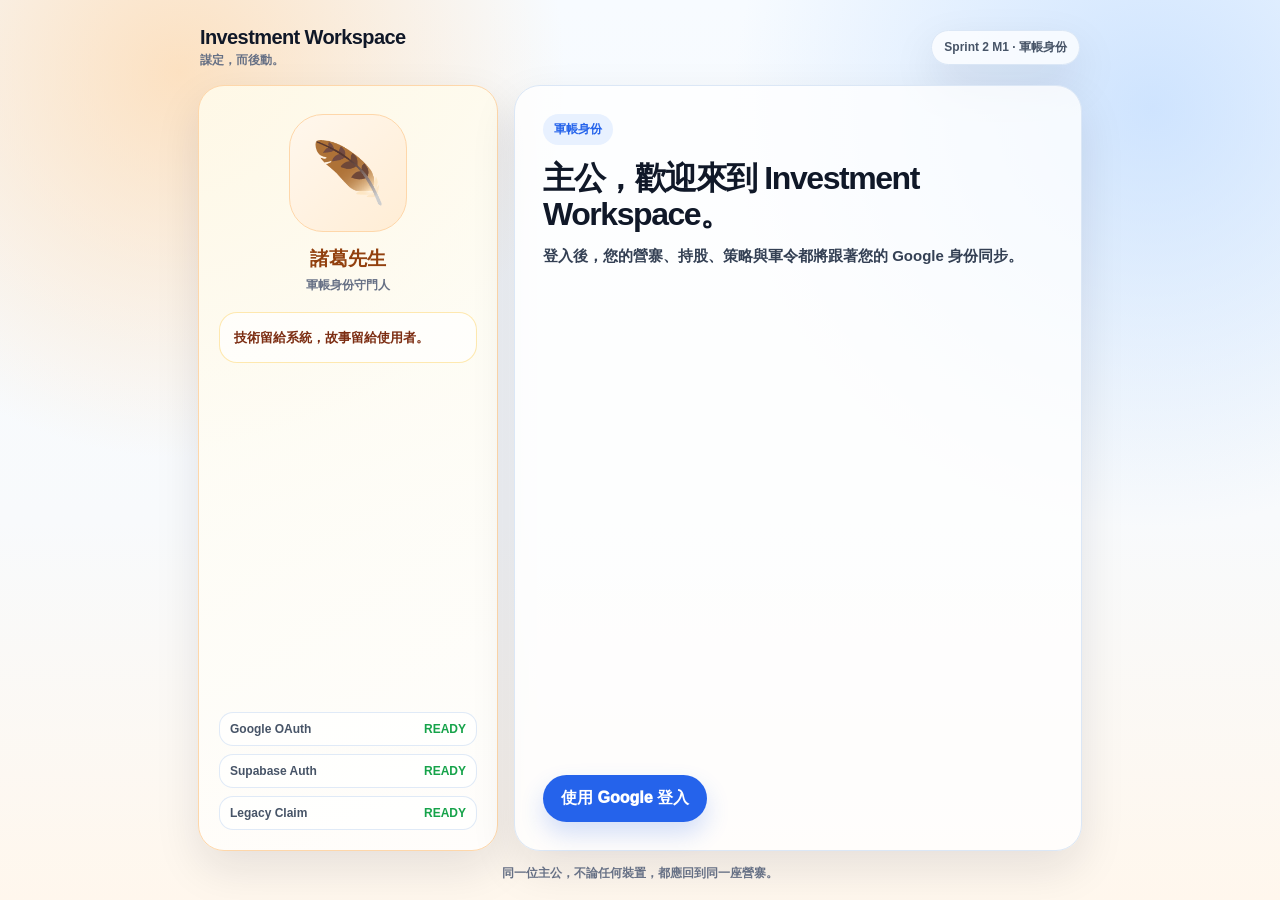
==== commit b344e177: "Add files via upload" ====
--- a/index.html
+++ b/index.html
@@ -1 +1 @@
-<!doctype html><html lang="zh-Hant"><head><meta charset="utf-8"/><meta name="viewport" content="width=device-width, initial-scale=1"/><title>Investment Workspace · 建立營寨</title><link rel="stylesheet" href="./packages/onboarding/onboarding.css"/></head><body><main id="app"></main><script src="./packages/onboarding/onboarding.js"></script></body></html>+<!doctype html><html lang="zh-Hant"><head><meta charset="utf-8"/><meta name="viewport" content="width=device-width,initial-scale=1"/><title>Investment Workspace · 軍帳身份</title><link rel="stylesheet" href="./packages/auth/login.css"/></head><body><main id="app"></main><script src="./packages/auth/config.js"></script><script src="./packages/auth/auth.js"></script><script src="./packages/auth/login.js"></script></body></html>
--- a/packages/auth/login.css
+++ b/packages/auth/login.css
@@ -0,0 +1,3 @@
+
+:root{--ink:#101828;--muted:#667085;--line:#dbe7f6;--card:rgba(255,255,255,.78);--blue:#2563eb;--blue-soft:#e8f1ff;--zhuge:#92400e;--green:#16a34a;--shadow:0 18px 45px rgba(15,23,42,.10);--radius:26px}
+*{box-sizing:border-box}body{margin:0;min-height:100vh;font-family:-apple-system,BlinkMacSystemFont,"Segoe UI","Noto Sans TC",Arial,sans-serif;color:var(--ink);background:radial-gradient(circle at 14% 8%,rgba(254,215,170,.72),transparent 28%),radial-gradient(circle at 90% 12%,rgba(191,219,254,.72),transparent 30%),linear-gradient(180deg,#f7fbff,#f8fafc 58%,#fff7ed)}button{font:inherit}.shell{width:min(920px,100%);min-height:100vh;margin:0 auto;padding:18px;display:flex;flex-direction:column}.top{display:flex;align-items:center;justify-content:space-between;gap:12px;padding:8px 2px 16px}.brand strong{display:block;font-size:20px;letter-spacing:-.03em}.brand span{display:block;color:var(--muted);font-weight:900;font-size:12px;margin-top:3px}.pill{border:1px solid var(--line);background:rgba(255,255,255,.76);border-radius:999px;padding:8px 12px;color:#475467;font-size:12px;font-weight:900;box-shadow:var(--shadow)}.grid{flex:1;display:grid;grid-template-columns:300px 1fr;gap:16px;align-items:stretch}.zhuge{background:linear-gradient(160deg,rgba(255,251,235,.88),rgba(255,255,255,.76));border:1px solid #fed7aa;border-radius:var(--radius);box-shadow:var(--shadow);padding:20px;display:flex;flex-direction:column;justify-content:space-between}.avatar{width:118px;height:118px;margin:8px auto 14px;border-radius:34px;display:grid;place-items:center;background:linear-gradient(135deg,#fff7ed,#ffedd5);border:1px solid #fed7aa;font-size:60px}.zname{text-align:center}.zname b{display:block;font-size:19px;color:var(--zhuge)}.zname span{display:block;color:var(--muted);font-weight:900;font-size:12px;margin-top:5px}.quote{margin-top:18px;padding:14px;border-radius:18px;background:rgba(255,255,255,.66);border:1px solid rgba(251,191,36,.35);color:#7c2d12;font-weight:900;line-height:1.65;font-size:13px}.statusBox{margin-top:18px;display:grid;gap:8px}.statusLine{display:flex;justify-content:space-between;border:1px solid rgba(219,231,246,.85);background:rgba(255,255,255,.68);border-radius:14px;padding:9px 10px;font-size:12px;font-weight:900;color:#475467}.statusLine b{color:var(--green)}.card{background:var(--card);border:1px solid var(--line);border-radius:var(--radius);box-shadow:var(--shadow);padding:28px;display:flex;flex-direction:column;min-height:570px}.kicker{display:inline-flex;width:fit-content;border-radius:999px;background:var(--blue-soft);color:var(--blue);font-weight:950;font-size:12px;padding:7px 11px}.card h1{font-size:32px;line-height:1.12;letter-spacing:-.045em;margin:16px 0 10px}.card p{margin:0;color:#344054;font-weight:850;line-height:1.75;font-size:15px}.actions{margin-top:auto;padding-top:24px;display:flex;gap:10px;align-items:center;flex-wrap:wrap}.btn{border:0;border-radius:999px;padding:13px 18px;font-weight:950;cursor:pointer}.btn.primary{background:var(--blue);color:#fff;box-shadow:0 12px 24px rgba(37,99,235,.20)}.btn.gold{background:linear-gradient(135deg,#f59e0b,#f97316);color:#fff}.btn.ghost{background:rgba(255,255,255,.72);border:1px solid var(--line);color:#475467}.userCard,.claimCard{margin-top:22px;border:1px solid var(--line);background:rgba(255,255,255,.74);border-radius:20px;padding:16px}.userCard small,.claimCard small{display:block;color:var(--muted);font-weight:900;font-size:11px}.userCard b,.claimCard b{display:block;margin-top:5px;font-size:18px}.userCard span,.claimCard span{display:block;color:#475467;font-weight:800;font-size:12px;margin-top:5px;word-break:break-all}.claimCard{border-color:#fed7aa;background:linear-gradient(135deg,rgba(255,247,237,.90),rgba(255,255,255,.76))}.loading{display:inline-block;width:13px;height:13px;border:2px solid #bfdbfe;border-top-color:var(--blue);border-radius:50%;animation:spin .8s linear infinite;margin-right:7px;vertical-align:-2px}@keyframes spin{to{transform:rotate(360deg)}}.footer{color:var(--muted);font-weight:800;font-size:12px;text-align:center;padding-top:14px}@media(max-width:760px){.shell{padding:12px}.grid{grid-template-columns:1fr}.zhuge{padding:14px}.avatar{width:76px;height:76px;border-radius:24px;font-size:40px;margin:0 auto 10px}.card{min-height:520px;padding:20px}.card h1{font-size:25px}.card p{font-size:14px}}@media(max-width:420px){.top{align-items:flex-start}.brand strong{font-size:17px}.pill{font-size:11px}.actions{flex-direction:column;align-items:stretch}.btn{width:100%}.card h1{font-size:23px}}
